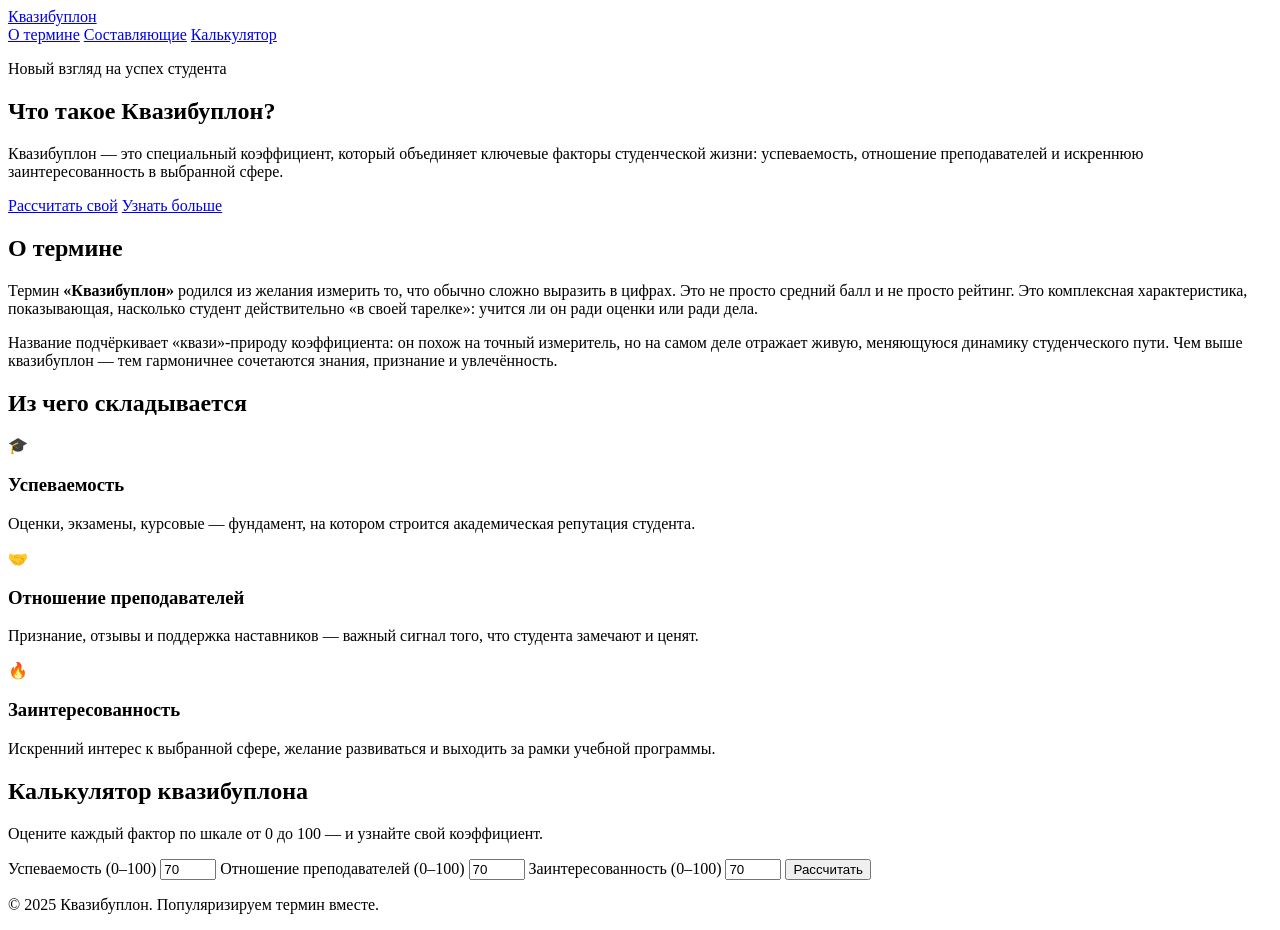
==== index.html @ 0082f51a "Update index.html" ====
<!DOCTYPE html>
<html lang="ru">
<head>
  <meta charset="UTF-8" />
  <meta name="viewport" content="width=device-width, initial-scale=1.0" />
  <meta name="description" content="Квазибуплон — коэффициент
    правдивости оценки студента: успеваемость, отношение педагога
    и интерес к дисциплине.">
  <link rel="canonical"
    href="https://team-kvazi.github.io">
  <title>Квазибуплон — коэффициент студента</title>
  <link rel="stylesheet" href="css/style.css" />
</head>
<body>
  <header class="header">
    <div class="container header__inner">
      <a href="#" class="logo">Квазибуплон</a>
      <nav class="nav">
        <a href="#about" class="nav__link">О термине</a>
        <a href="#factors" class="nav__link">Составляющие</a>
        <a href="#calculator" class="nav__link">Калькулятор</a>
      </nav>
    </div>
  </header>
  <section class="hero">
    <div class="container hero__inner">
      <p class="hero__badge">Новый взгляд на успех студента</p>
      <h1 class="hero__title">Что такое <span class="accent">Квазибуплон</span>?</h1>
      <p class="hero__subtitle">
        Квазибуплон — это специальный коэффициент, который объединяет ключевые факторы студенческой жизни:
        успеваемость, отношение преподавателей и искреннюю заинтересованность в выбранной сфере.
      </p>
      <div class="hero__actions">
        <a href="#calculator" class="btn btn--primary">Рассчитать свой</a>
        <a href="#about" class="btn btn--ghost">Узнать больше</a>
      </div>
    </div>
  </section>

  <section id="about" class="section about">
    <div class="container">
      <h2 class="section__title">О термине</h2>
      <p class="section__text">
        Термин <strong>«Квазибуплон»</strong> родился из желания измерить то, что обычно сложно выразить в цифрах.
        Это не просто средний балл и не просто рейтинг. Это комплексная характеристика, показывающая,
        насколько студент действительно «в своей тарелке»: учится ли он ради оценки или ради дела.
      </p>
      <p class="section__text">
        Название подчёркивает «квази»-природу коэффициента: он похож на точный измеритель, но на самом деле
        отражает живую, меняющуюся динамику студенческого пути. Чем выше квазибуплон — тем гармоничнее сочетаются
        знания, признание и увлечённость.
      </p>
    </div>
  </section>

  <section id="factors" class="section factors">
    <div class="container">
      <h2 class="section__title">Из чего складывается</h2>
      <div class="cards">
        <article class="card">
          <div class="card__icon">🎓</div>
          <h3 class="card__title">Успеваемость</h3>
          <p class="card__text">
            Оценки, экзамены, курсовые — фундамент, на котором строится академическая репутация студента.
          </p>
        </article>
        <article class="card">
          <div class="card__icon">🤝</div>
          <h3 class="card__title">Отношение преподавателей</h3>
          <p class="card__text">
            Признание, отзывы и поддержка наставников — важный сигнал того, что студента замечают и ценят.
          </p>
        </article>
        <article class="card">
          <div class="card__icon">🔥</div>
          <h3 class="card__title">Заинтересованность</h3>
          <p class="card__text">
            Искренний интерес к выбранной сфере, желание развиваться и выходить за рамки учебной программы.
          </p>
        </article>
      </div>
    </div>
  </section>

  <section id="calculator" class="section calculator">
    <div class="container calculator__inner">
      <h2 class="section__title">Калькулятор квазибуплона</h2>
      <p class="section__text">
        Оцените каждый фактор по шкале от 0 до 100 — и узнайте свой коэффициент.
      </p>
      <form id="calcForm" class="calc-form">
        <label class="calc-form__label">
          <span>Успеваемость (0–100)</span>
          <input type="number" id="academic" min="0" max="100" value="70" required />
        </label>
        <label class="calc-form__label">
          <span>Отношение преподавателей (0–100)</span>
          <input type="number" id="teachers" min="0" max="100" value="70" required />
        </label>
        <label class="calc-form__label">
          <span>Заинтересованность (0–100)</span>
          <input type="number" id="interest" min="0" max="100" value="70" required />
        </label>
        <button type="submit" class="btn btn--primary">Рассчитать</button>
      </form>
      <div id="result" class="result" hidden>
        <p class="result__value">Ваш квазибуплон: <span id="resultValue">—</span></p>
        <p id="resultComment" class="result__comment"></p>
      </div>
    </div>
  </section>

  <footer class="footer">
    <div class="container footer__inner">
      <p>© 2025 Квазибуплон. Популяризируем термин вместе.</p>
    </div>
  </footer>

  <script src="js/script.js"></script>
</body>
</html>
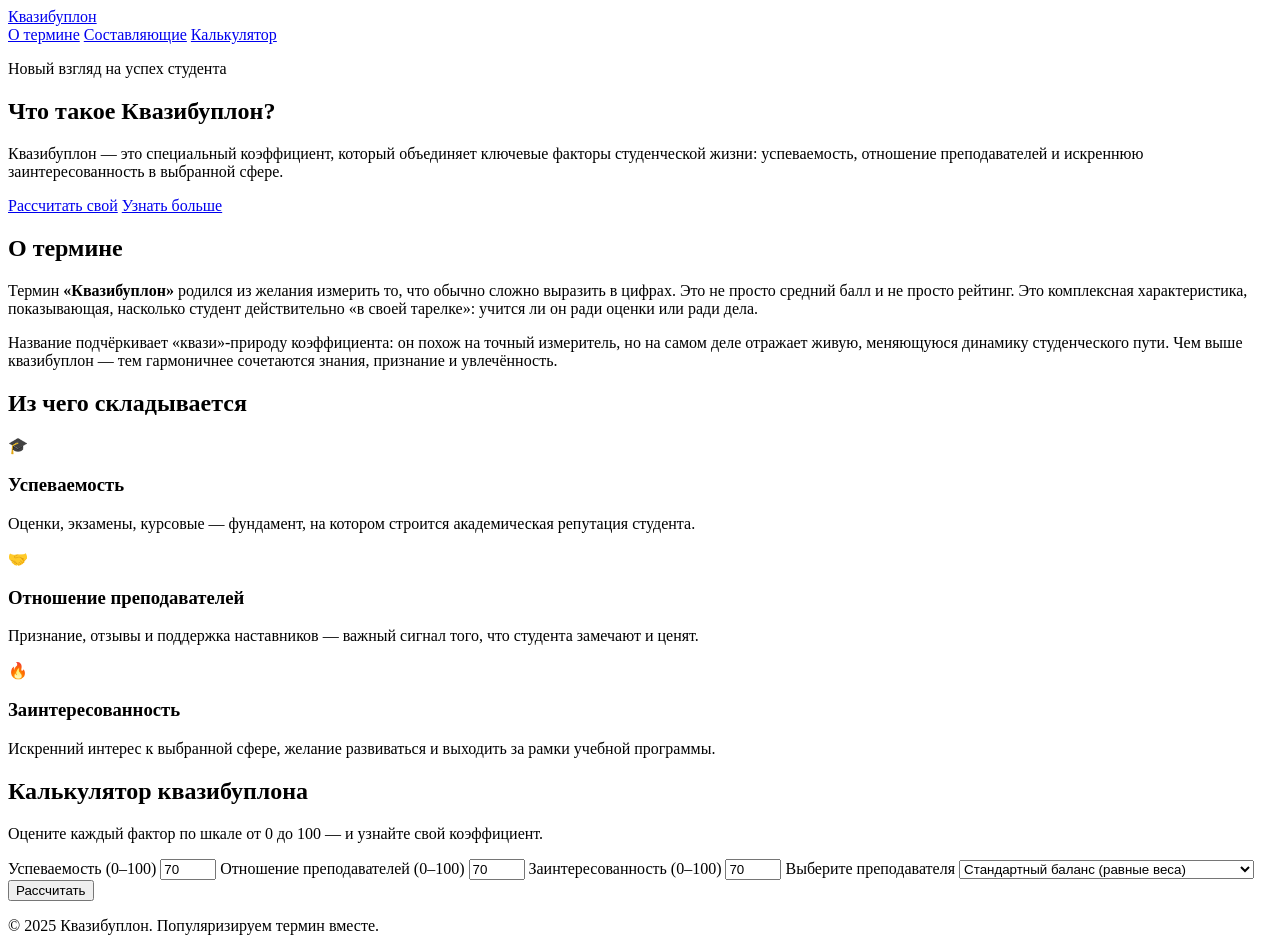
==== commit f13682e5: "Update index.html" ====
--- a/index.html
+++ b/index.html
@@ -101,6 +101,16 @@
           <span>Заинтересованность (0–100)</span>
           <input type="number" id="interest" min="0" max="100" value="70" required />
         </label>
+        <label class="calc-form__label">
+  <span>Выберите преподавателя</span>
+  <select id="teacherSelect" class="calc-form__select">
+    <option value="default">Стандартный баланс (равные веса)</option>
+    <option value="ivanov">Иванов И.И. (Важна заинтересованность)</option>
+    <option value="petrov">Петров П.П. (Строгий, важна успеваемость)</option>
+    <option value="sidorov">Сидоров С.С. (Важно отношение и контакт)</option>
+  </select>
+        </label>
+
         <button type="submit" class="btn btn--primary">Рассчитать</button>
       </form>
       <div id="result" class="result" hidden>
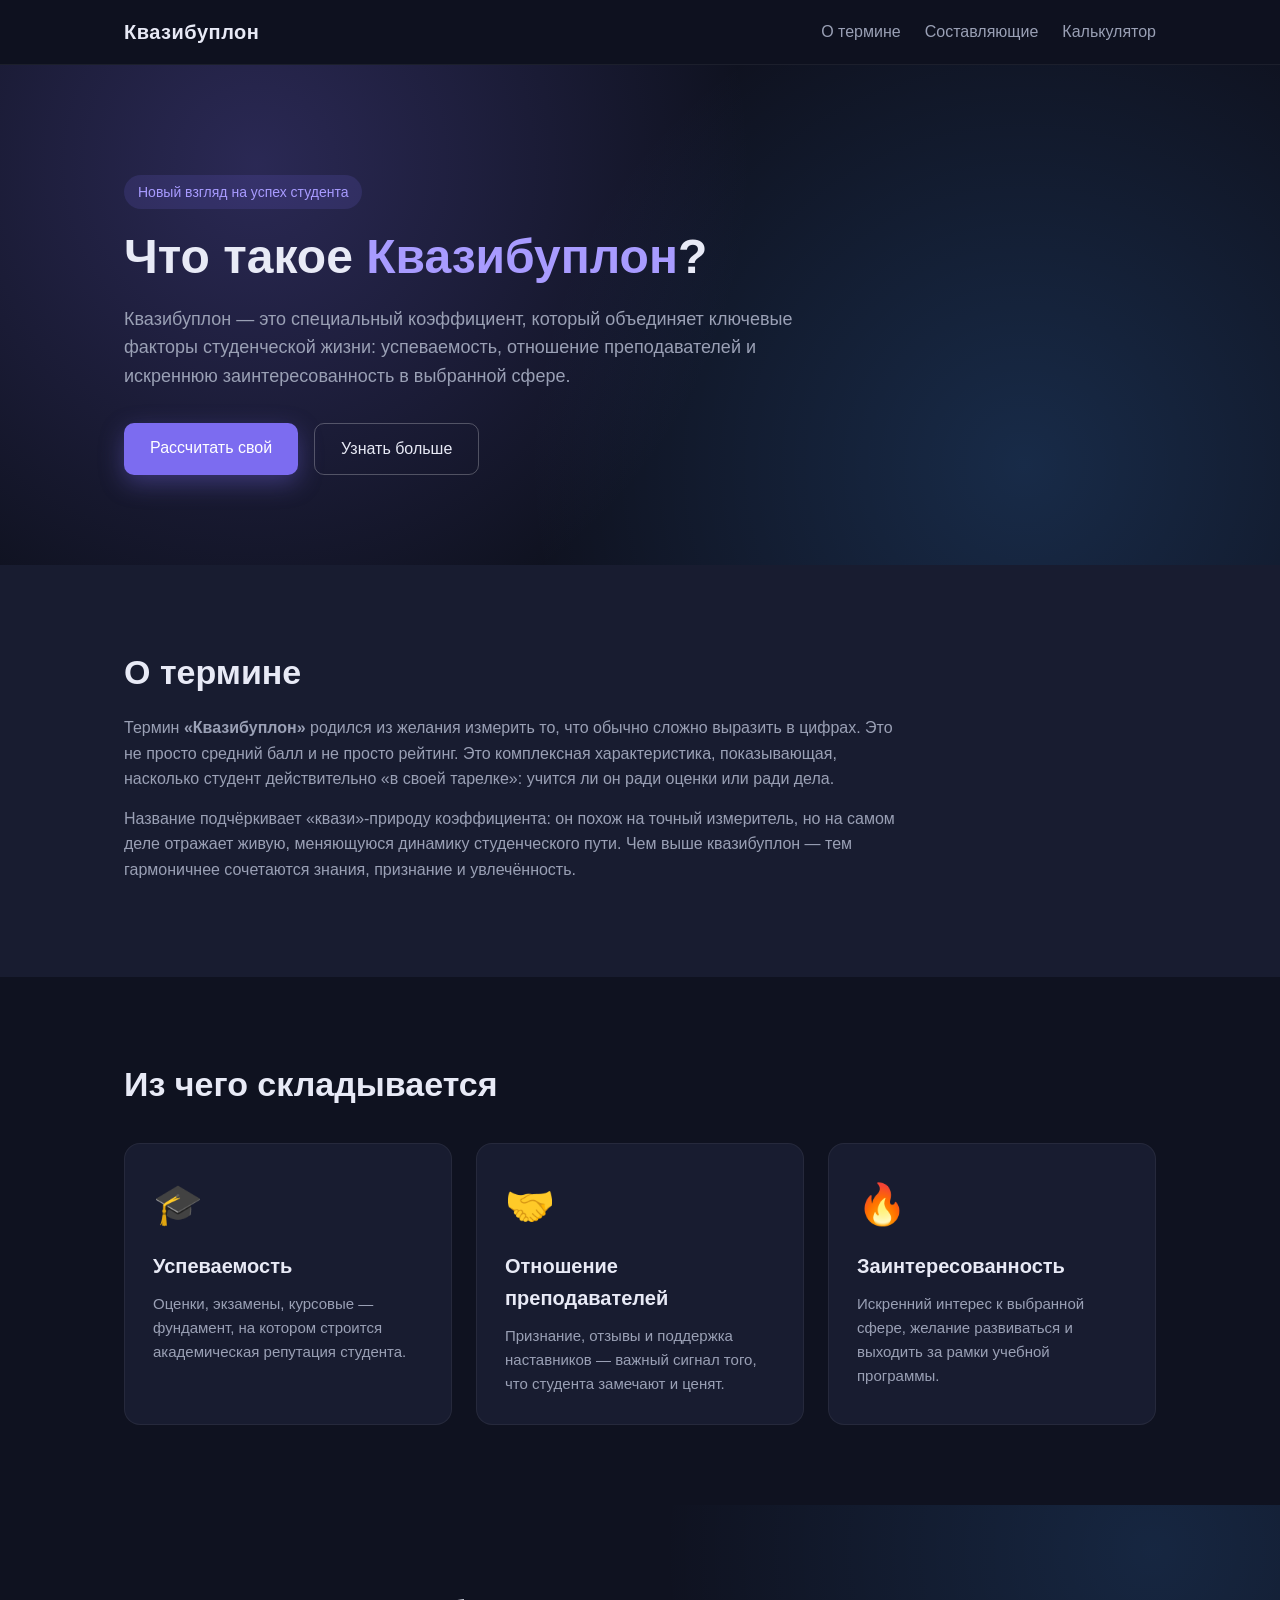
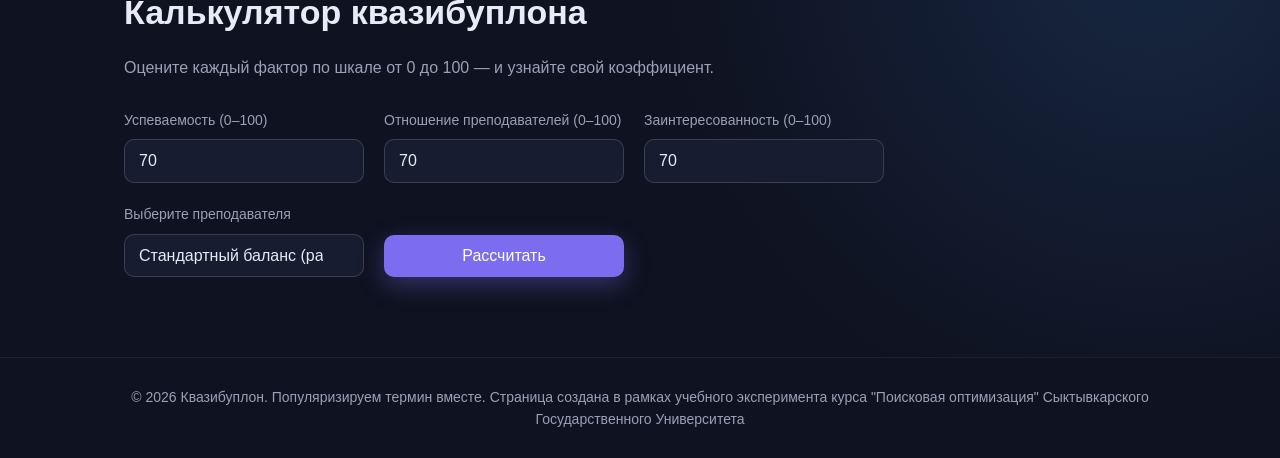
==== commit 198e7d13: "Update index.html" ====
--- a/index.html
+++ b/index.html
@@ -122,7 +122,7 @@
 
   <footer class="footer">
     <div class="container footer__inner">
-      <p>© 2025 Квазибуплон. Популяризируем термин вместе.</p>
+      <p>© 2026 Квазибуплон. Популяризируем термин вместе. Страница создана в рамках учебного эксперимента курса "Поисковая оптимизация" Сыктывкарского Государственного Университета</p>
     </div>
   </footer>
 
--- a/css/style.css
+++ b/css/style.css
@@ -0,0 +1,331 @@
+/* ===== Базовые стили ===== */
+* {
+  margin: 0;
+  padding: 0;
+  box-sizing: border-box;
+}
+
+:root {
+  --bg: #0f1220;
+  --surface: #181c30;
+  --text: #e8eaf6;
+  --muted: #9aa0b5;
+  --accent: #7c6cf0;
+  --accent-light: #a89bff;
+  --radius: 16px;
+}
+
+html {
+  scroll-behavior: smooth;
+}
+
+body {
+  font-family: "Segoe UI", Roboto, Arial, sans-serif;
+  background: var(--bg);
+  color: var(--text);
+  line-height: 1.6;
+}
+
+.container {
+  max-width: 1080px;
+  margin: 0 auto;
+  padding: 0 24px;
+}
+
+.accent {
+  color: var(--accent-light);
+}
+
+/* ===== Шапка ===== */
+.header {
+  position: sticky;
+  top: 0;
+  z-index: 10;
+  background: rgba(15, 18, 32, 0.85);
+  backdrop-filter: blur(8px);
+  border-bottom: 1px solid rgba(255, 255, 255, 0.06);
+}
+
+.header__inner {
+  display: flex;
+  align-items: center;
+  justify-content: space-between;
+  height: 64px;
+}
+
+.logo {
+  font-weight: 700;
+  font-size: 20px;
+  color: var(--text);
+  text-decoration: none;
+  letter-spacing: 0.5px;
+}
+
+.nav {
+  display: flex;
+  gap: 24px;
+}
+
+.nav__link {
+  color: var(--muted);
+  text-decoration: none;
+  transition: color 0.2s;
+}
+
+.nav__link:hover {
+  color: var(--accent-light);
+}
+
+/* ===== Hero ===== */
+.hero {
+  padding: 110px 0 90px;
+  background:
+    radial-gradient(circle at 20% 20%, rgba(124, 108, 240, 0.25), transparent 45%),
+    radial-gradient(circle at 80% 80%, rgba(64, 156, 255, 0.18), transparent 45%),
+    var(--bg);
+}
+
+.hero__badge {
+  display: inline-block;
+  padding: 6px 14px;
+  border-radius: 999px;
+  background: rgba(124, 108, 240, 0.15);
+  color: var(--accent-light);
+  font-size: 14px;
+  margin-bottom: 20px;
+}
+
+.hero__title {
+  font-size: 48px;
+  line-height: 1.15;
+  margin-bottom: 20px;
+}
+
+.hero__subtitle {
+  max-width: 680px;
+  font-size: 18px;
+  color: var(--muted);
+  margin-bottom: 32px;
+}
+
+.hero__actions {
+  display: flex;
+  gap: 16px;
+  flex-wrap: wrap;
+}
+
+/* ===== Кнопки ===== */
+.btn {
+  display: inline-block;
+  padding: 12px 26px;
+  border-radius: 10px;
+  border: none;
+  font-size: 16px;
+  cursor: pointer;
+  text-decoration: none;
+  transition: transform 0.15s, box-shadow 0.15s, background 0.15s;
+}
+
+.btn--primary {
+  background: var(--accent);
+  color: #fff;
+  box-shadow: 0 8px 24px rgba(124, 108, 240, 0.35);
+}
+
+.btn--primary:hover {
+  background: var(--accent-light);
+  transform: translateY(-2px);
+}
+
+.btn--ghost {
+  background: transparent;
+  color: var(--text);
+  border: 1px solid rgba(255, 255, 255, 0.25);
+}
+
+.btn--ghost:hover {
+  border-color: var(--accent-light);
+  color: var(--accent-light);
+}
+
+/* ===== Секции ===== */
+.section {
+  padding: 80px 0;
+}
+
+.section__title {
+  font-size: 34px;
+  margin-bottom: 16px;
+}
+
+.section__text {
+  color: var(--muted);
+  max-width: 780px;
+  margin-bottom: 14px;
+}
+
+.about {
+  background: var(--surface);
+}
+
+/* ===== Карточки ===== */
+.cards {
+  display: grid;
+  grid-template-columns: repeat(auto-fit, minmax(260px, 1fr));
+  gap: 24px;
+  margin-top: 32px;
+}
+
+.card {
+  background: var(--surface);
+  border: 1px solid rgba(255, 255, 255, 0.06);
+  border-radius: var(--radius);
+  padding: 28px;
+  transition: transform 0.2s, border-color 0.2s;
+}
+
+.card:hover {
+  transform: translateY(-4px);
+  border-color: rgba(124, 108, 240, 0.5);
+}
+
+.card__icon {
+  font-size: 40px;
+  margin-bottom: 14px;
+}
+
+.card__title {
+  font-size: 20px;
+  margin-bottom: 10px;
+}
+
+.card__text {
+  color: var(--muted);
+  font-size: 15px;
+}
+
+/* ===== Калькулятор ===== */
+.calculator {
+  background:
+    radial-gradient(circle at 90% 10%, rgba(64, 156, 255, 0.15), transparent 40%),
+    var(--bg);
+}
+
+.calc-form {
+  display: grid;
+  grid-template-columns: repeat(auto-fit, minmax(220px, 1fr));
+  gap: 20px;
+  margin-top: 28px;
+  max-width: 760px;
+}
+
+.calc-form__label {
+  display: flex;
+  flex-direction: column;
+  gap: 8px;
+  font-size: 14px;
+  color: var(--muted);
+}
+
+.calc-form__label input {
+  padding: 12px 14px;
+  border-radius: 10px;
+  border: 1px solid rgba(255, 255, 255, 0.15);
+  background: var(--surface);
+  color: var(--text);
+  font-size: 16px;
+  outline: none;
+}
+
+.calc-form__label input:focus {
+  border-color: var(--accent);
+}
+
+.calc-form .btn {
+  align-self: end;
+}
+
+.result {
+  margin-top: 24px;
+  padding: 20px 24px;
+  border-radius: var(--radius);
+  background: rgba(124, 108, 240, 0.12);
+  border: 1px solid rgba(124, 108, 240, 0.35);
+  max-width: 760px;
+}
+
+.result__value {
+  font-size: 20px;
+  font-weight: 600;
+}
+
+.result__comment {
+  color: var(--muted);
+  margin-top: 6px;
+}
+
+/* ===== Подвал ===== */
+.footer {
+  border-top: 1px solid rgba(255, 255, 255, 0.06);
+  padding: 28px 0;
+}
+
+.footer__inner {
+  color: var(--muted);
+  font-size: 14px;
+  text-align: center;
+}
+.calc-form__select {
+  width: 100% !important; /* Гарантируем правильную ширину */
+  padding: 12px 14px !important;
+  border-radius: 10px !important;
+  border: 1px solid rgba(255, 255, 255, 0.15) !important;
+  background-color: #181c30 !important; /* Явно прописываем темный цвет var(--surface) */
+  color: #e8eaf6 !important;            /* Явно прописываем светлый цвет var(--text) */
+  font-size: 16px !important;
+  outline: none !important;
+  cursor: pointer !important;
+  
+  /* Исправленное скрытие системной стрелки */
+  appearance: none !important; 
+  -webkit-appearance: none !important;
+  -moz-appearance: none !important;
+  
+  /* ИСПРАВЛЕННЫЙ SVG: добавлен правильный xmlns и заменены спецсимволы */
+  background-image: url("data:image/svg+xml(citationKey="0.1.3", source="""World Wide Web Consortium""", node=137)/>>;utf8,<svg xmlns='http://w3.org' width='24' height='24' viewBox='0 0 24 24' fill='none' stroke='%239aa0b5' stroke-width='2' stroke-linecap='round' stroke-linejoin='round'><polyline points='6 9 12 15 18 9'></polyline></svg>") !important;
+  background-repeat: no-repeat !important;
+  background-position: right 14px center !important;
+  background-size: 16px !important;
+  padding-right: 40px !important; 
+  transition: border-color 0.15s, box-shadow 0.15s !important;
+}
+
+.calc-form__select:focus {
+  border-color: var(--accent) !important;
+  box-shadow: 0 0 0 3px rgba(124, 108, 240, 0.15) !important;
+}
+
+/* Стилизация выпадающих опций внутри списка */
+.calc-form__select option {
+  background: #181c30 !important; /* Цвет вашего var(--surface) */
+  color: #e8eaf6 !important;      /* Цвет вашего var(--text) */
+  padding: 10px !important;
+}
+
+/* ===== Адаптивность ===== */
+@media (max-width: 640px) {
+  .hero__title {
+    font-size: 32px;
+  }
+
+  .header__inner {
+    flex-direction: column;
+    height: auto;
+    padding: 12px 0;
+    gap: 10px;
+  }
+
+  .nav {
+    gap: 16px;
+  }
+}
